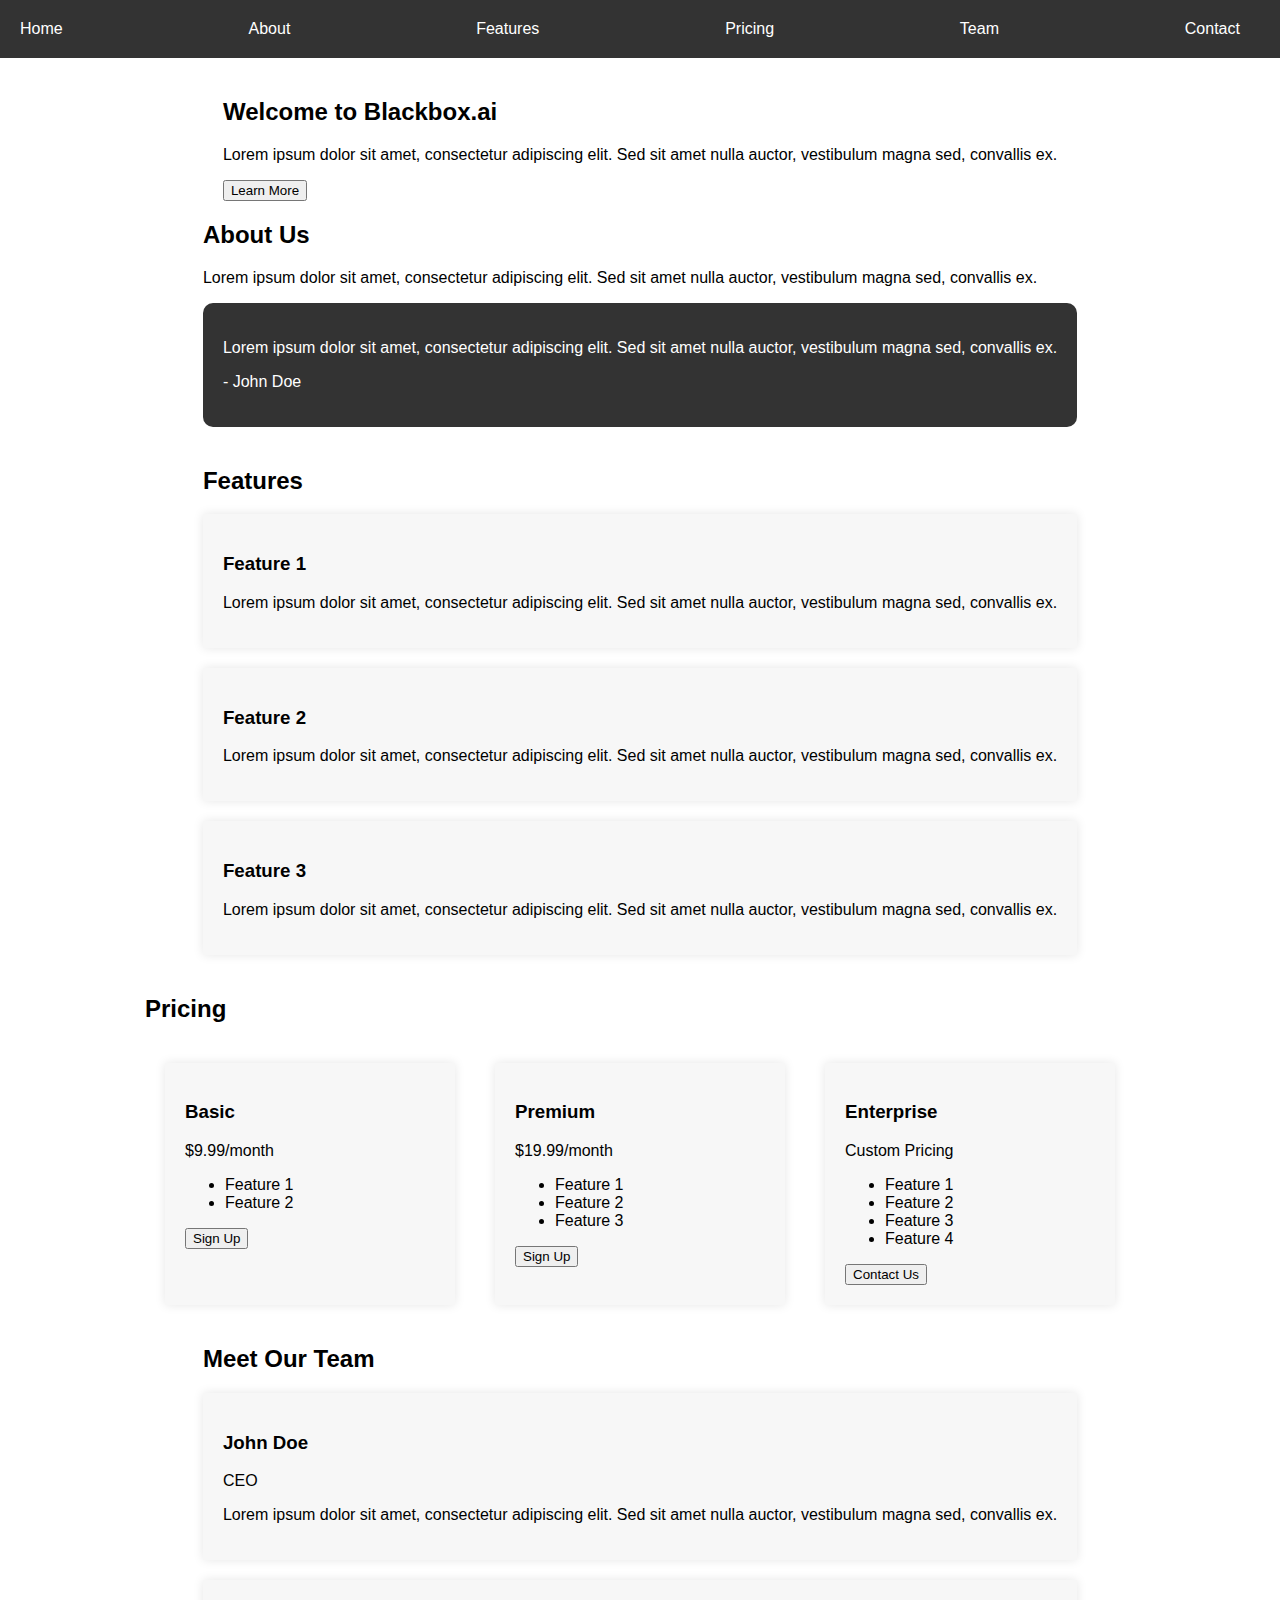
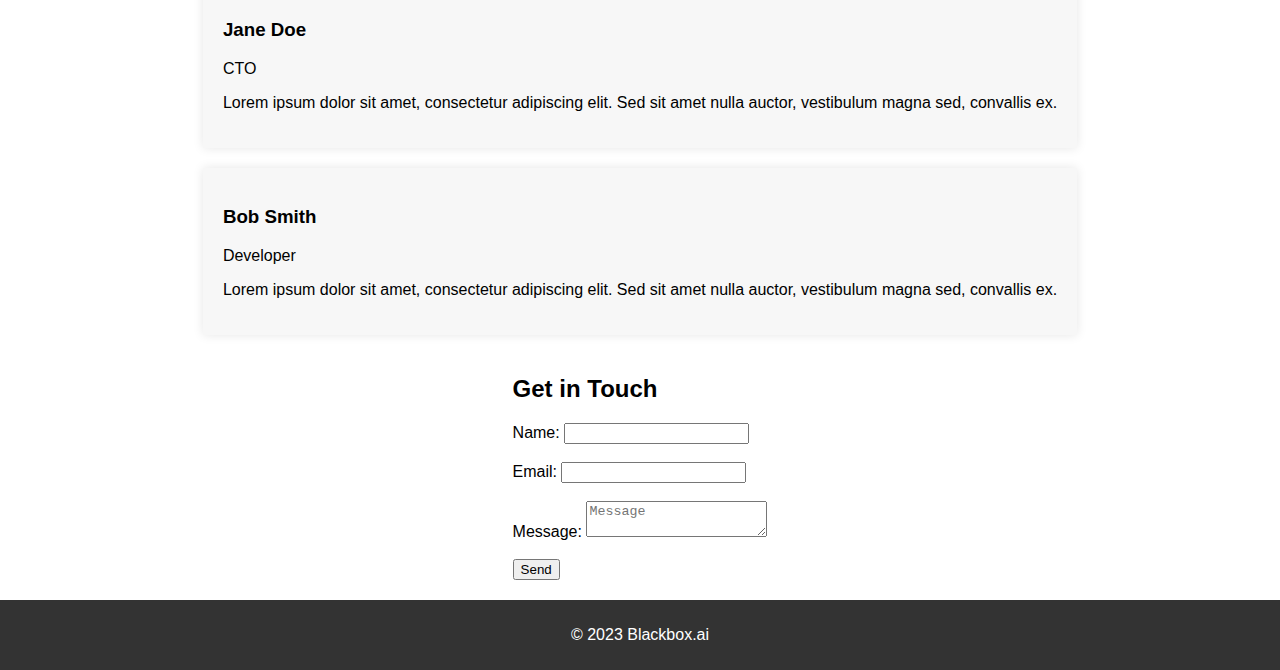
==== index.html @ 61afdce5 "added index.html" ====
<!DOCTYPE html>
<html lang="en">
<head>
  <meta charset="UTF-8">
  <meta name="viewport" content="width=device-width, initial-scale=1.0">
  <title>Blackbox.ai</title>
  <style>
  body {
  font-family: Arial, sans-serif;
  margin: 0;
  padding: 0;
}

.header {
  background-color: #333;
  color: #fff;
  padding: 20px;
  text-align: center;
}

.header nav ul {
  list-style: none;
  margin: 0;
  padding: 0;
  display: flex;
  justify-content: space-between;
}

.header nav ul li {
  margin-right: 20px;
}

.header nav a {
  color: #fff;
  text-decoration: none;
}

.main {
  display: flex;
  flex-direction: column;
  align-items: center;
  padding: 20px;
}

.section {
  background-color: #f7f7f7;
  padding: 20px;
  margin-bottom: 20px;
  box-shadow: 0 0 10px rgba(0, 0, 0, 0.1);
}

.section h2 {
  margin-top: 0;
}

.testimonial {
  background-color: #333;
  color: #fff;
  padding: 20px;
  margin-bottom: 20px;
  border-radius: 10px;
}

.card {
  background-color: #f7f7f7;
  padding: 20px;
  margin-bottom: 20px;
  box-shadow: 0 0 10px rgba(0, 0, 0, 0.1);
}

.pricing-table {
  display: flex;
  flex-wrap: wrap;
  justify-content: center;
}

.plan {
  background-color: #f7f7f7;
  padding: 20px;
  margin: 20px;
  width: 250px;
  box-shadow: 0 0 10px rgba(0, 0, 0, 0.1);
}

.team-member {
  background-color: #f7f7f7;
  padding: 20px;
  margin-bottom: 20px;
  box-shadow: 0 0 10px rgba(0, 0, 0, 0.1);
}

.footer {
  background-color: #333;
  color: #fff;
  padding: 10px;
  text-align: center;
  clear: both;
}
  </style>
</head>
<body>
  <!-- Header -->
  <div class="header">
    <nav>
      <ul>
        <li><a href="#home">Home</a></li>
        <li><a href="#about">About</a></li>
        <li><a href="#features">Features</a></li>
        <li><a href="#pricing">Pricing</a></li>
        <li><a href="#team">Team</a></li>
        <li><a href="#contact">Contact</a></li>
      </ul>
    </nav>
  </div>
  
  <!-- Main Content -->
  <div class="main">
    <!-- Home Section -->
    <div id="home">
      <h2>Welcome to Blackbox.ai</h2>
      <p>Lorem ipsum dolor sit amet, consectetur adipiscing elit. Sed sit amet nulla auctor, vestibulum magna sed, convallis ex.</p>
      <button class="btn">Learn More</button>
    </div>
    
    <!-- About Section -->
    <div id="about">
      <h2>About Us</h2>
      <p>Lorem ipsum dolor sit amet, consectetur adipiscing elit. Sed sit amet nulla auctor, vestibulum magna sed, convallis ex.</p>
      <div class="testimonial">
        <p>Lorem ipsum dolor sit amet, consectetur adipiscing elit. Sed sit amet nulla auctor, vestibulum magna sed, convallis ex.</p>
        <p>- John Doe</p>
      </div>
    </div>
    
    <!-- Features Section -->
    <div id="features">
      <h2>Features</h2>
      <div class="card">
        <h3>Feature 1</h3>
        <p>Lorem ipsum dolor sit amet, consectetur adipiscing elit. Sed sit amet nulla auctor, vestibulum magna sed, convallis ex.</p>
      </div>
      <div class="card">
        <h3>Feature 2</h3>
        <p>Lorem ipsum dolor sit amet, consectetur adipiscing elit. Sed sit amet nulla auctor, vestibulum magna sed, convallis ex.</p>
      </div>
      <div class="card">
        <h3>Feature 3</h3>
        <p>Lorem ipsum dolor sit amet, consectetur adipiscing elit. Sed sit amet nulla auctor, vestibulum magna sed, convallis ex.</p>
      </div>
    </div>
    
    <!-- Pricing Section -->
    <div id="pricing">
      <h2>Pricing</h2>
      <div class="pricing-table">
        <div class="plan">
          <h3>Basic</h3>
          <p>$9.99/month</p>
          <ul>
            <li>Feature 1</li>
            <li>Feature 2</li>
          </ul>
          <button class="btn">Sign Up</button>
        </div>
        <div class="plan">
          <h3>Premium</h3>
          <p>$19.99/month</p>
          <ul>
            <li>Feature 1</li>
            <li>Feature 2</li>
            <li>Feature 3</li>
          </ul>
          <button class="btn">Sign Up</button>
        </div>
        <div class="plan">
          <h3>Enterprise</h3>
          <p>Custom Pricing</p>
          <ul>
            <li>Feature 1</li>
            <li>Feature 2</li>
            <li>Feature 3</li>
            <li>Feature 4</li>
          </ul>
          <button class="btn">Contact Us</button>
        </div>
      </div>
    </div>
    
    <!-- Team Section -->
    <div id="team">
      <h2>Meet Our Team</h2>
      <div class="team-member">
        <h3>John Doe</h3>
        <p>CEO</p>
        <p>Lorem ipsum dolor sit amet, consectetur adipiscing elit. Sed sit amet nulla auctor, vestibulum magna sed, convallis ex.</p>
      </div>
      <div class="team-member">
        <h3>Jane Doe</h3>
        <p>CTO</p>
        <p>Lorem ipsum dolor sit amet, consectetur adipiscing elit. Sed sit amet nulla auctor, vestibulum magna sed, convallis ex.</p>
      </div>
            <div class="team-member">
        <h3>Bob Smith</h3>
        <p>Developer</p>
        <p>Lorem ipsum dolor sit amet, consectetur adipiscing elit. Sed sit amet nulla auctor, vestibulum magna sed, convallis ex.</p>
      </div>
    </div>
    
    <!-- Contact Section -->
    <div id="contact">
      <h2>Get in Touch</h2>
      <form>
        <label for="name">Name:</label>
        <input type="text" id="name" name="name"><br><br>
        <label for="email">Email:</label>
        <input type="email" id="email" name="email"><br><br>
        <label for="message">Message:</label>
        <textarea name="message" placeholder="Message"></textarea><br><br>
        <button type="submit">Send</button>
      </form>
    </div>
  </div>
  
  <!-- Footer -->
  <div class="footer">
    <p>&copy; 2023 Blackbox.ai</p>
  </div>
  
  <script>
    // JavaScript code goes here
    const navLinks = document.querySelectorAll('nav ul li a');
    navLinks.forEach(link => {
      link.addEventListener('click', event => {
        event.preventDefault();
        const sectionId = link.getAttribute('href').substring(1);
        document.getElementById(sectionId).scrollIntoView({ behavior: 'smooth' });
      });
    });
  </script>
</body>
</html>
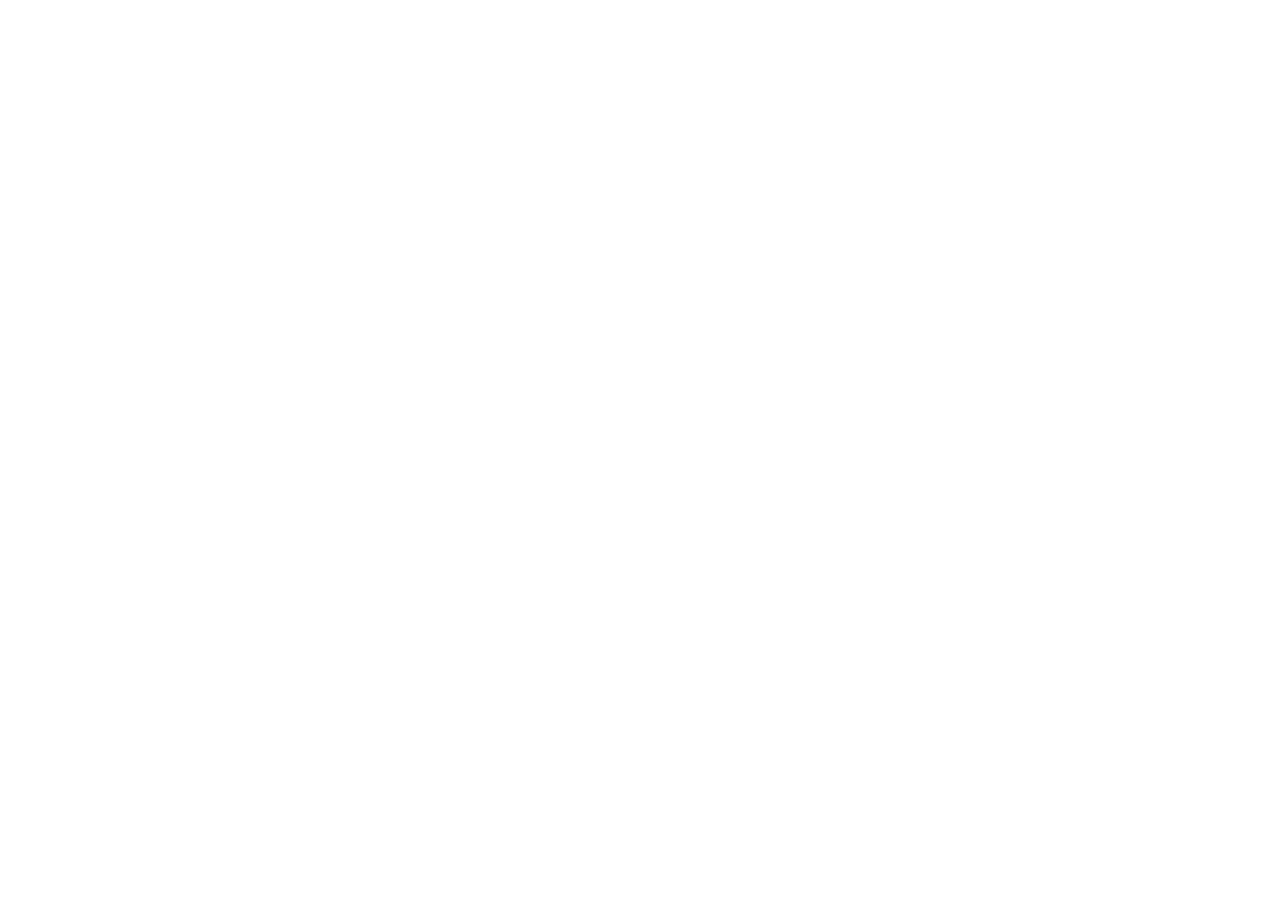
==== commit af64a9cb: "Update index.html" ====
--- a/index.html
+++ b/index.html
@@ -1,241 +1,37 @@
+<!-- This Source Code Form is subject to the terms of the Mozilla Public
+   - License, v. 2.0. If a copy of the MPL was not distributed with this file,
+   - You can obtain one at http://mozilla.org/MPL/2.0/. -->
+
 <!DOCTYPE html>
-<html lang="en">
-<head>
-  <meta charset="UTF-8">
-  <meta name="viewport" content="width=device-width, initial-scale=1.0">
-  <title>Blackbox.ai</title>
-  <style>
-  body {
-  font-family: Arial, sans-serif;
-  margin: 0;
-  padding: 0;
-}
+<html>
+  <head>
+    <meta charset="utf-8" />
+    <meta
+      http-equiv="Content-Security-Policy"
+      content="default-src 'none'; object-src 'none'; script-src resource: chrome:; connect-src https:; img-src https: data: blob: chrome:; style-src 'unsafe-inline';"
+    />
+    <meta name="color-scheme" content="light dark" />
+    <title data-l10n-id="newtab-page-title"></title>
+    <link
+      rel="icon"
+      type="image/png"
+      href="chrome://branding/content/icon32.png"
+    />
+    <link rel="localization" href="branding/brand.ftl" />
+    <link rel="localization" href="toolkit/branding/brandings.ftl" />
+    <link rel="localization" href="browser/newtab/newtab.ftl" />
+    <link
+      rel="stylesheet"
+      href="chrome://browser/content/contentSearchUI.css"
+    />
+    <link
+      rel="stylesheet"
+      href="chrome://activity-stream/content/css/activity-stream.css"
+    />
+  </head>
+  <body class="activity-stream">
+    <div id="root"></div>
+    <div id="footer-asrouter-container" role="presentation"></div>
+  </body>
+</html>
 
-.header {
-  background-color: #333;
-  color: #fff;
-  padding: 20px;
-  text-align: center;
-}
-
-.header nav ul {
-  list-style: none;
-  margin: 0;
-  padding: 0;
-  display: flex;
-  justify-content: space-between;
-}
-
-.header nav ul li {
-  margin-right: 20px;
-}
-
-.header nav a {
-  color: #fff;
-  text-decoration: none;
-}
-
-.main {
-  display: flex;
-  flex-direction: column;
-  align-items: center;
-  padding: 20px;
-}
-
-.section {
-  background-color: #f7f7f7;
-  padding: 20px;
-  margin-bottom: 20px;
-  box-shadow: 0 0 10px rgba(0, 0, 0, 0.1);
-}
-
-.section h2 {
-  margin-top: 0;
-}
-
-.testimonial {
-  background-color: #333;
-  color: #fff;
-  padding: 20px;
-  margin-bottom: 20px;
-  border-radius: 10px;
-}
-
-.card {
-  background-color: #f7f7f7;
-  padding: 20px;
-  margin-bottom: 20px;
-  box-shadow: 0 0 10px rgba(0, 0, 0, 0.1);
-}
-
-.pricing-table {
-  display: flex;
-  flex-wrap: wrap;
-  justify-content: center;
-}
-
-.plan {
-  background-color: #f7f7f7;
-  padding: 20px;
-  margin: 20px;
-  width: 250px;
-  box-shadow: 0 0 10px rgba(0, 0, 0, 0.1);
-}
-
-.team-member {
-  background-color: #f7f7f7;
-  padding: 20px;
-  margin-bottom: 20px;
-  box-shadow: 0 0 10px rgba(0, 0, 0, 0.1);
-}
-
-.footer {
-  background-color: #333;
-  color: #fff;
-  padding: 10px;
-  text-align: center;
-  clear: both;
-}
-  </style>
-</head>
-<body>
-  <!-- Header -->
-  <div class="header">
-    <nav>
-      <ul>
-        <li><a href="#home">Home</a></li>
-        <li><a href="#about">About</a></li>
-        <li><a href="#features">Features</a></li>
-        <li><a href="#pricing">Pricing</a></li>
-        <li><a href="#team">Team</a></li>
-        <li><a href="#contact">Contact</a></li>
-      </ul>
-    </nav>
-  </div>
-  
-  <!-- Main Content -->
-  <div class="main">
-    <!-- Home Section -->
-    <div id="home">
-      <h2>Welcome to Blackbox.ai</h2>
-      <p>Lorem ipsum dolor sit amet, consectetur adipiscing elit. Sed sit amet nulla auctor, vestibulum magna sed, convallis ex.</p>
-      <button class="btn">Learn More</button>
-    </div>
-    
-    <!-- About Section -->
-    <div id="about">
-      <h2>About Us</h2>
-      <p>Lorem ipsum dolor sit amet, consectetur adipiscing elit. Sed sit amet nulla auctor, vestibulum magna sed, convallis ex.</p>
-      <div class="testimonial">
-        <p>Lorem ipsum dolor sit amet, consectetur adipiscing elit. Sed sit amet nulla auctor, vestibulum magna sed, convallis ex.</p>
-        <p>- John Doe</p>
-      </div>
-    </div>
-    
-    <!-- Features Section -->
-    <div id="features">
-      <h2>Features</h2>
-      <div class="card">
-        <h3>Feature 1</h3>
-        <p>Lorem ipsum dolor sit amet, consectetur adipiscing elit. Sed sit amet nulla auctor, vestibulum magna sed, convallis ex.</p>
-      </div>
-      <div class="card">
-        <h3>Feature 2</h3>
-        <p>Lorem ipsum dolor sit amet, consectetur adipiscing elit. Sed sit amet nulla auctor, vestibulum magna sed, convallis ex.</p>
-      </div>
-      <div class="card">
-        <h3>Feature 3</h3>
-        <p>Lorem ipsum dolor sit amet, consectetur adipiscing elit. Sed sit amet nulla auctor, vestibulum magna sed, convallis ex.</p>
-      </div>
-    </div>
-    
-    <!-- Pricing Section -->
-    <div id="pricing">
-      <h2>Pricing</h2>
-      <div class="pricing-table">
-        <div class="plan">
-          <h3>Basic</h3>
-          <p>$9.99/month</p>
-          <ul>
-            <li>Feature 1</li>
-            <li>Feature 2</li>
-          </ul>
-          <button class="btn">Sign Up</button>
-        </div>
-        <div class="plan">
-          <h3>Premium</h3>
-          <p>$19.99/month</p>
-          <ul>
-            <li>Feature 1</li>
-            <li>Feature 2</li>
-            <li>Feature 3</li>
-          </ul>
-          <button class="btn">Sign Up</button>
-        </div>
-        <div class="plan">
-          <h3>Enterprise</h3>
-          <p>Custom Pricing</p>
-          <ul>
-            <li>Feature 1</li>
-            <li>Feature 2</li>
-            <li>Feature 3</li>
-            <li>Feature 4</li>
-          </ul>
-          <button class="btn">Contact Us</button>
-        </div>
-      </div>
-    </div>
-    
-    <!-- Team Section -->
-    <div id="team">
-      <h2>Meet Our Team</h2>
-      <div class="team-member">
-        <h3>John Doe</h3>
-        <p>CEO</p>
-        <p>Lorem ipsum dolor sit amet, consectetur adipiscing elit. Sed sit amet nulla auctor, vestibulum magna sed, convallis ex.</p>
-      </div>
-      <div class="team-member">
-        <h3>Jane Doe</h3>
-        <p>CTO</p>
-        <p>Lorem ipsum dolor sit amet, consectetur adipiscing elit. Sed sit amet nulla auctor, vestibulum magna sed, convallis ex.</p>
-      </div>
-            <div class="team-member">
-        <h3>Bob Smith</h3>
-        <p>Developer</p>
-        <p>Lorem ipsum dolor sit amet, consectetur adipiscing elit. Sed sit amet nulla auctor, vestibulum magna sed, convallis ex.</p>
-      </div>
-    </div>
-    
-    <!-- Contact Section -->
-    <div id="contact">
-      <h2>Get in Touch</h2>
-      <form>
-        <label for="name">Name:</label>
-        <input type="text" id="name" name="name"><br><br>
-        <label for="email">Email:</label>
-        <input type="email" id="email" name="email"><br><br>
-        <label for="message">Message:</label>
-        <textarea name="message" placeholder="Message"></textarea><br><br>
-        <button type="submit">Send</button>
-      </form>
-    </div>
-  </div>
-  
-  <!-- Footer -->
-  <div class="footer">
-    <p>&copy; 2023 Blackbox.ai</p>
-  </div>
-  
-  <script>
-    // JavaScript code goes here
-    const navLinks = document.querySelectorAll('nav ul li a');
-    navLinks.forEach(link => {
-      link.addEventListener('click', event => {
-        event.preventDefault();
-        const sectionId = link.getAttribute('href').substring(1);
-        document.getElementById(sectionId).scrollIntoView({ behavior: 'smooth' });
-      });
-    });
-  </script>
-</body>
-</html>
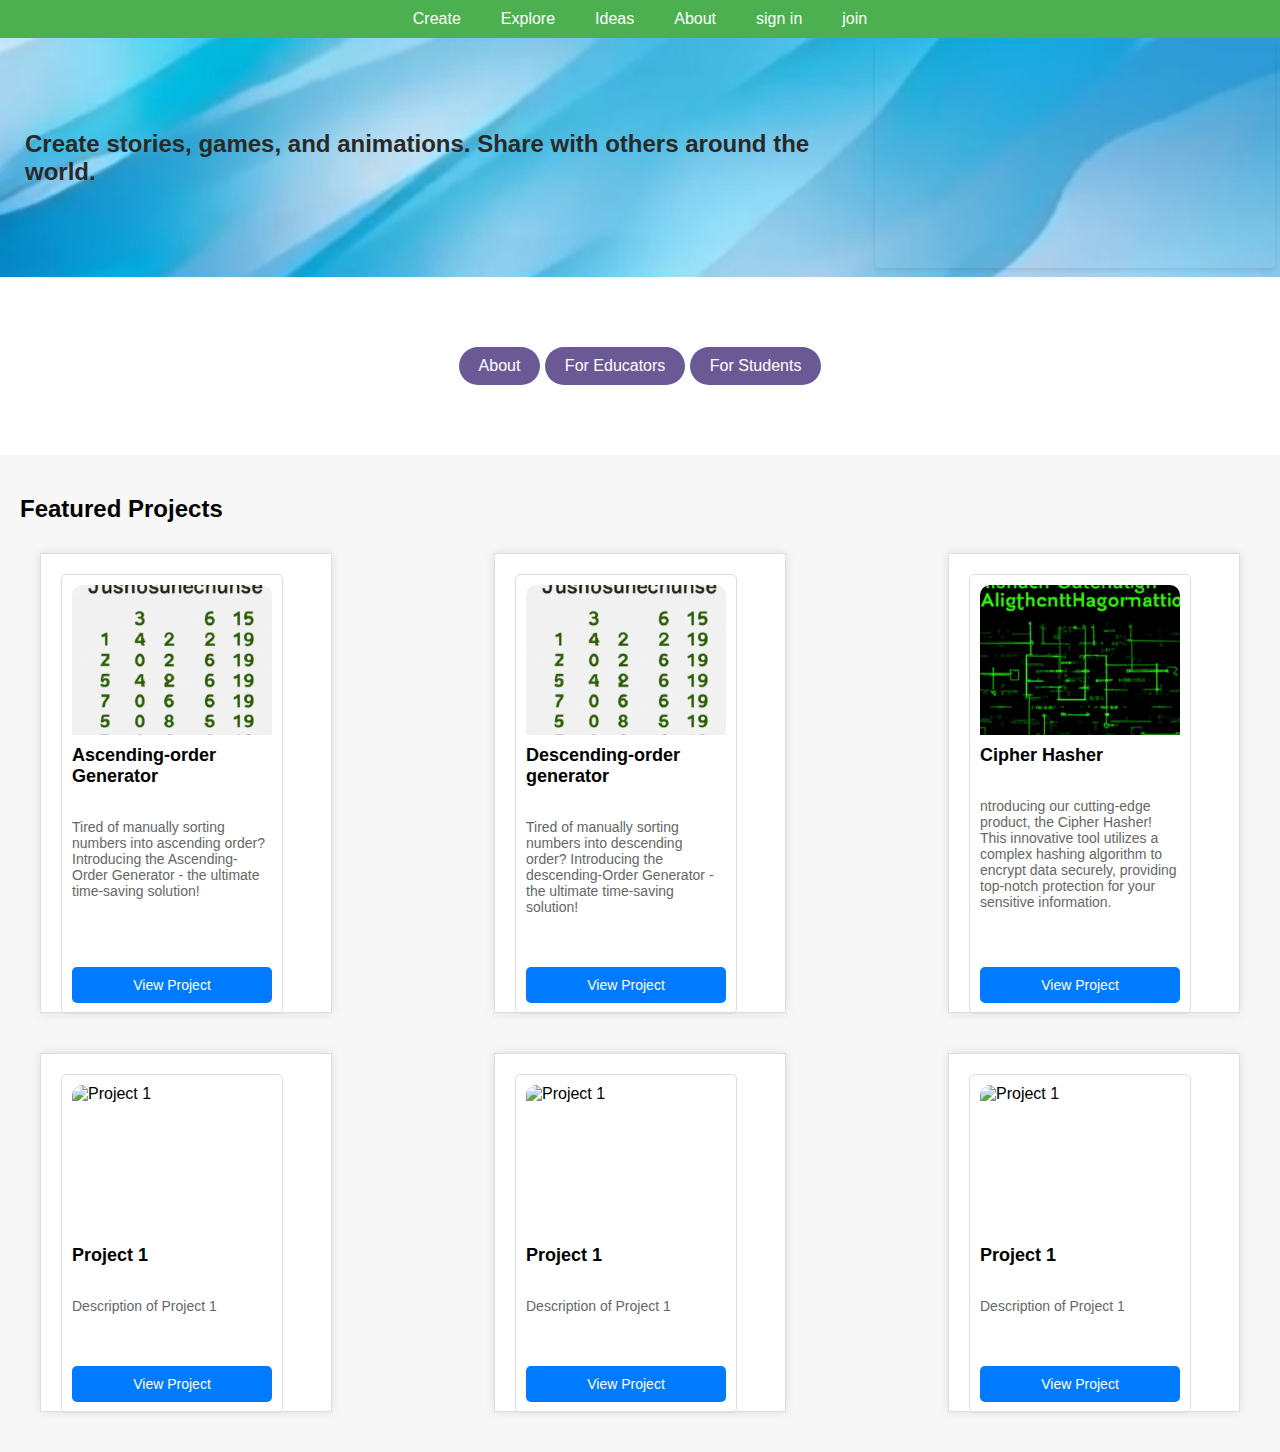
==== commit 633a46f3: "added the folder" ====
--- a/index.html
+++ b/index.html
@@ -1,37 +1,102 @@
-<!-- This Source Code Form is subject to the terms of the Mozilla Public
-   - License, v. 2.0. If a copy of the MPL was not distributed with this file,
-   - You can obtain one at http://mozilla.org/MPL/2.0/. -->
+<!DOCTYPE html>
+<html lang="en">
+<head>
+    <meta charset="UTF-8">
+    <meta name="viewport" content="width=device-width, initial-scale=1.0">
+    <title>Scratch Clone</title>
+    <link rel="stylesheet" href="styles.css">
+</head>
+<body>
+    <header>
+        <nav>
+            <ul>
+                <li><a href="#">Create</a></li>
+                <li><a href="#">Explore</a></li>
+                <li><a href="#">Ideas</a></li>
+                <li><a href="#">About</a></li>
+                <li><a href="#">sign in</a></li>
+                <li><a href="#">join</a></li>
+            </ul>
+        </nav>
+    </header>
+    <main>
+        
+        <div class="ribbon">
+            <div class="ribbon-text">
+              <h2>Create stories, games, and animations. Share with others around the world.</h2>
+            </div>
+            <div class="image-tab">
 
-<!DOCTYPE html>
-<html>
-  <head>
-    <meta charset="utf-8" />
-    <meta
-      http-equiv="Content-Security-Policy"
-      content="default-src 'none'; object-src 'none'; script-src resource: chrome:; connect-src https:; img-src https: data: blob: chrome:; style-src 'unsafe-inline';"
-    />
-    <meta name="color-scheme" content="light dark" />
-    <title data-l10n-id="newtab-page-title"></title>
-    <link
-      rel="icon"
-      type="image/png"
-      href="chrome://branding/content/icon32.png"
-    />
-    <link rel="localization" href="branding/brand.ftl" />
-    <link rel="localization" href="toolkit/branding/brandings.ftl" />
-    <link rel="localization" href="browser/newtab/newtab.ftl" />
-    <link
-      rel="stylesheet"
-      href="chrome://browser/content/contentSearchUI.css"
-    />
-    <link
-      rel="stylesheet"
-      href="chrome://activity-stream/content/css/activity-stream.css"
-    />
-  </head>
-  <body class="activity-stream">
-    <div id="root"></div>
-    <div id="footer-asrouter-container" role="presentation"></div>
-  </body>
-</html>
-
+                <iframe src="image.html" frameborder="0" allowfullscreen width="100%" height="300px"></iframe>
+            
+              </div> 
+          </div>
+          <div class="about">
+            <div class="centered-buttons">
+          
+              <a href="#" id="about-scratch">About</a>
+          
+              <a href="#" id="for-educators">For Educators</a>
+          
+              <a href="#" id="for-students">For Students</a>
+          
+            </div>
+          
+          </div>
+          <section class="featured-projects">
+            <h2>Featured Projects</h2>
+            <ul id="project-list">
+              <li>
+                <div class="project-card">
+                  <img src="ascending-order.png" alt="ascending-order generator">
+                  <h3>Ascending-order Generator</h3>
+                  <p>Tired of manually sorting numbers into ascending order? Introducing the Ascending-Order Generator - the ultimate time-saving solution!</p>
+                  <a href="index.ascending.html" class="btn">View Project</a>
+                </div>
+              </li>
+              <li>
+                <div class="project-card">
+                  <img src="ascending-order.png" alt="desending-order generator">
+                  <h3>Descending-order generator</h3>
+                  <p>Tired of manually sorting numbers into descending order? Introducing the descending-Order Generator - the ultimate time-saving solution!</p>
+                  <a href="index.descending.html" class="btn">View Project</a>
+                </div>
+              </li>
+              <li>
+                <div class="project-card">
+                  <img src="cipher.png" alt="cipher hasher">
+                  <h3>Cipher Hasher</h3>
+                  <p>ntroducing our cutting-edge product, the Cipher Hasher! This innovative tool utilizes a complex hashing algorithm to encrypt data securely, providing top-notch protection for your sensitive information.</p>
+                  <a href="index.cipher.html" class="btn">View Project</a>
+                </div>
+              </li>
+              <li>
+                <div class="project-card">
+                  <img src="https://via.placeholder.com/200x150" alt="Project 1">
+                  <h3>Project 1</h3>
+                  <p>Description of Project 1</p>
+                  <a href="#" class="btn">View Project</a>
+                </div>
+              </li>
+              <li>
+                <div class="project-card">
+                  <img src="https://via.placeholder.com/200x150" alt="Project 1">
+                  <h3>Project 1</h3>
+                  <p>Description of Project 1</p>
+                  <a href="#" class="btn">View Project</a>
+                </div>
+              </li>
+              <li>
+                <div class="project-card">
+                  <img src="https://via.placeholder.com/200x150" alt="Project 1">
+                  <h3>Project 1</h3>
+                  <p>Description of Project 1</p>
+                  <a href="#" class="btn">View Project</a>
+                </div>
+              </li>
+              <!-- Add more projects here -->
+            </ul>
+          </section>
+    <script src="script.js"></script>
+</body>
+</html>--- a/styles.css
+++ b/styles.css
@@ -0,0 +1,232 @@
+/* General Styles */
+body {
+    font-family: sans-serif;
+    margin: 0;
+    padding: 0;
+}
+
+/* Header Styles */
+header {
+    background-color: #4CAF50; /* Green */
+    color: white;
+    padding: 10px;
+    text-align: center;
+}
+
+.logo {
+    text-decoration: none;
+    color: white;
+    font-size: 24px;
+    font-weight: bold;
+}
+
+nav ul {
+    list-style: none;
+    margin: 0;
+    padding: 0;
+    display: flex;
+    justify-content: center;
+    gap: 20px;
+}
+
+nav li {
+    display: inline-block;
+}
+
+nav a {
+    text-decoration: none;
+    color: white;
+    padding: 10px;
+    transition: background-color 0.3s ease;
+}
+
+nav a:hover {
+    background-color: #3e8e41; /* Darker green */
+}
+
+/* Hero Section Styles */
+.hero {
+    text-align: center;
+    padding: 50px;
+    background-color: #f4f4f4;
+}
+
+.hero h1 {
+    font-size: 36px;
+    margin-bottom: 20px;
+}
+
+/* Video Section Styles */
+.video {
+    padding: 20px;
+    text-align: center;
+}
+
+/* About Section Styles */
+.about {
+    padding: 30px;
+}
+
+.about h2 {
+    font-size: 24px;
+    margin-bottom: 10px;
+}
+
+/* Featured Projects Section Styles */
+.featured-projects {
+    padding: 30px;
+}
+
+.featured-projects h2 {
+    font-size: 24px;
+    margin-bottom: 10px;
+}
+
+#project-list {
+    list-style: none;
+    margin: 0;
+    padding: 0;
+    display: flex;
+    flex-wrap: wrap;
+    justify-content: space-between;
+}
+
+.project-card {
+    /* Add your styles for project card */
+    width: 200px;
+    margin-bottom: 20px;
+    padding: 10px;
+    border: 1px solid #ddd;
+    border-radius: 5px;
+}
+
+
+.featured-projects {
+    background-color: #f7f7f7;
+    padding: 20px;
+  }
+  
+  .featured-projects ul {
+    list-style: none;
+    margin: 0;
+    padding: 0;
+    display: flex;
+    flex-wrap: wrap;
+    justify-content: center;
+  }
+  
+  .featured-projects li {
+    margin: 20px;
+    width: 250px;
+    background-color: #fff;
+    border: 1px solid #ddd;
+    padding: 20px;
+    box-shadow: 0 0 10px rgba(0, 0, 0, 0.1);
+  }
+  
+  .featured-projects .project-card {
+    display: flex;
+    flex-direction: column;
+    height: 100%;
+  }
+  
+  .featured-projects img {
+    width: 100%;
+    height: 150px;
+    object-fit: cover;
+    border-radius: 10px 10px 0 0;
+  }
+  
+  .featured-projects h3 {
+    font-size: 18px;
+    margin-top: 10px;
+  }
+  
+  .featured-projects p {
+    font-size: 14px;
+    color: #666;
+    flex: 1;
+    margin-bottom: 10px;
+  }
+  
+  .featured-projects .btn {
+    background-color: #007bff;
+    color: #fff;
+    border: none;
+    border-radius: 5px;
+    padding: 10px 20px;
+    text-align: center;
+    text-decoration: none;
+    display: inline-block;
+    font-size: 14px;
+    margin-top: auto;
+  }
+  
+  .featured-projects .btn:hover {
+    background-color: #0069d9;
+  }
+
+/* Ribbon Styles (Corrected) */
+.ribbon {
+    background-image: url('wallpaper1.png'); /* Replace with your background image */
+    background-size: cover;
+    background-position: center;
+    padding: 5px; /* Increase padding to 40px to make room for the taller ribbon */
+    display: flex;
+    justify-content: space-between;
+    align-items: center;
+    position: relative; /* Add this to position the ribbon text and video */
+}
+
+.ribbon-text {
+    flex: 1;
+    text-align: left;
+    padding-left: 20px;
+    position: relative; /* Add this to position the ribbon text */
+    z-index: 1; /* Place the text on top of the video */
+    color: rgb(41, 41, 41);
+    
+}
+
+
+
+/* Centered Buttons with Rounded Corners and Pale Purple Background (Corrected) */
+.centered-buttons {
+    text-align: center;
+    margin: 40px 0;
+}
+
+.centered-buttons a {
+    display: inline-block;
+    background-color: #6b5996; /* Pale purple background */
+    color: #ffffff; /* White text color */
+    border: none;
+    border-radius: 50px; /* Rounded corners */
+    padding: 10px 20px;
+    font-size: 16px;
+    cursor: pointer;
+    text-decoration: none; /* Add this to remove default link underline */
+}
+
+.centered-buttons a:hover {
+    background-color: #765580; /* Slightly darker pale purple on hover */
+}
+
+
+
+
+
+  
+  .image-tab iframe {
+  
+    width: 400px;
+  
+    height: 225px;
+  
+    border: none;
+  
+    border-radius: 4px;
+  
+    box-shadow: 0 2px 4px rgba(0, 0, 0, 0.1);
+  
+  }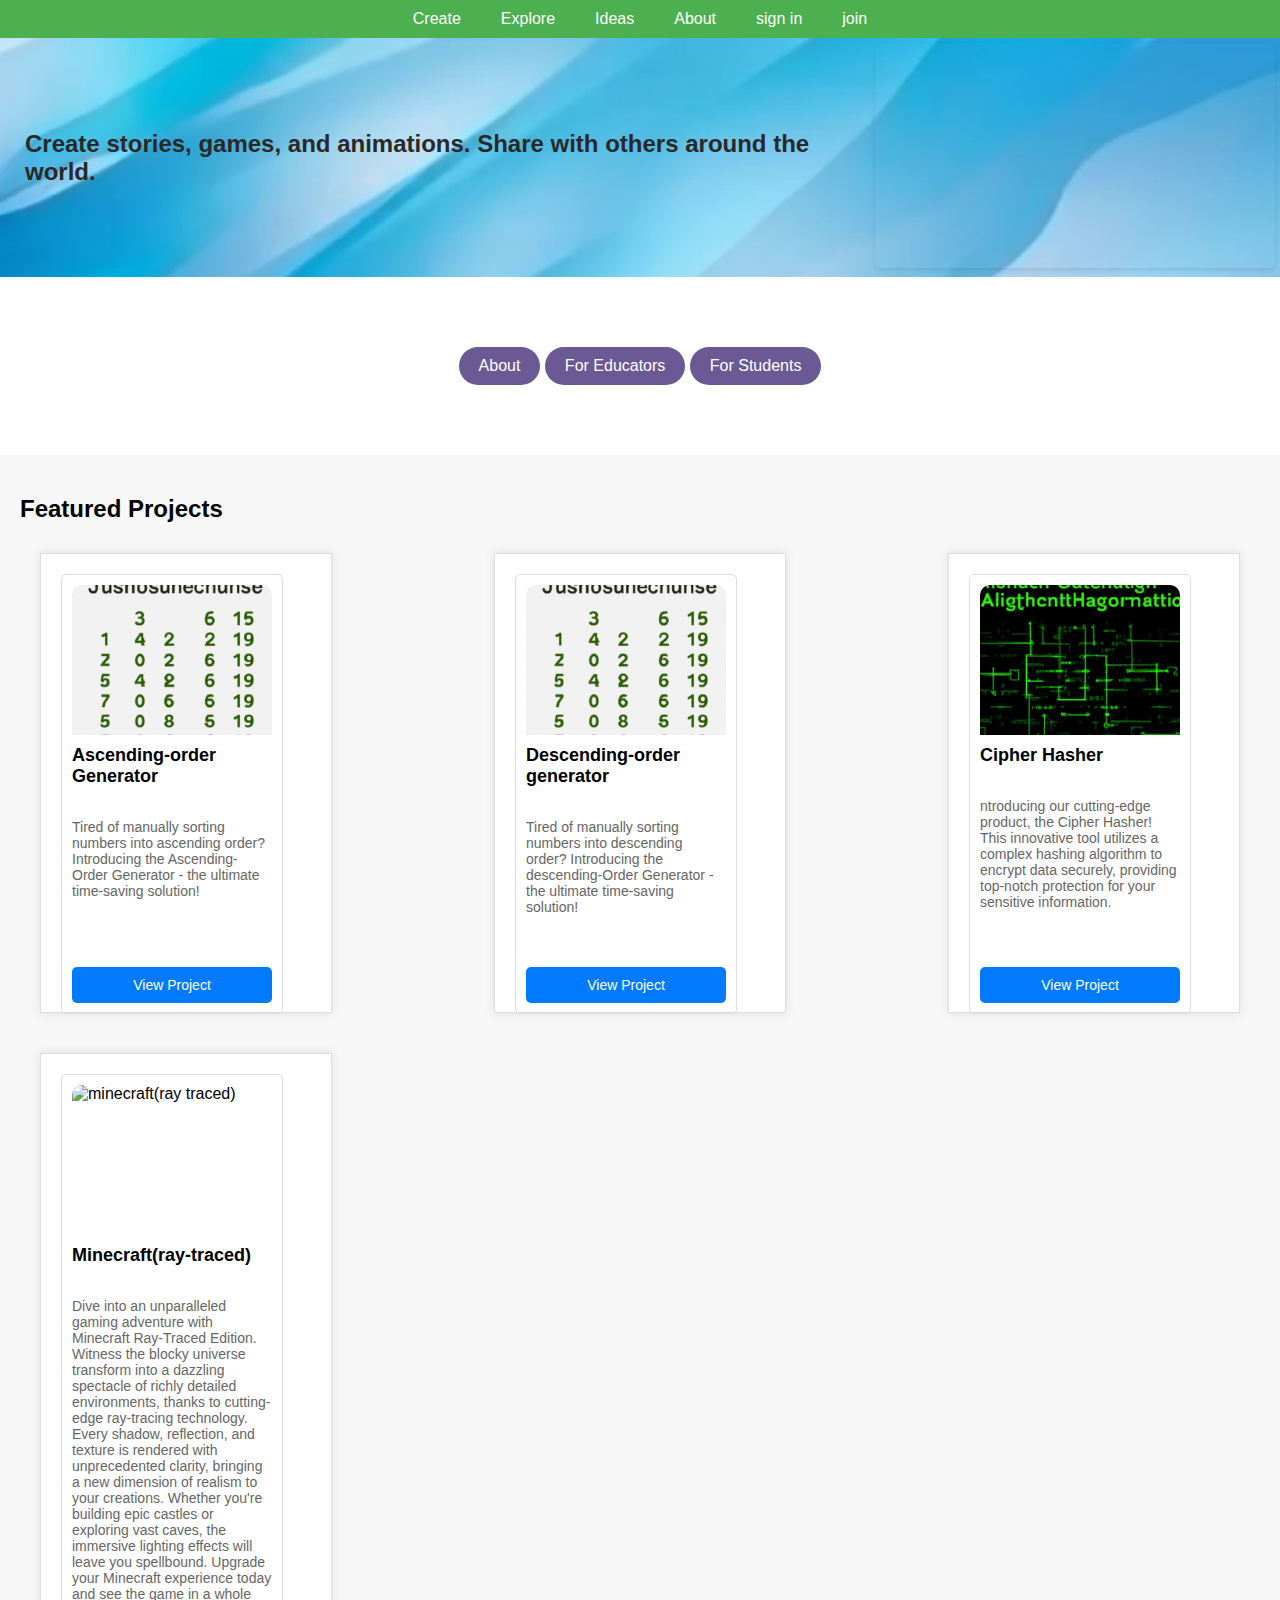
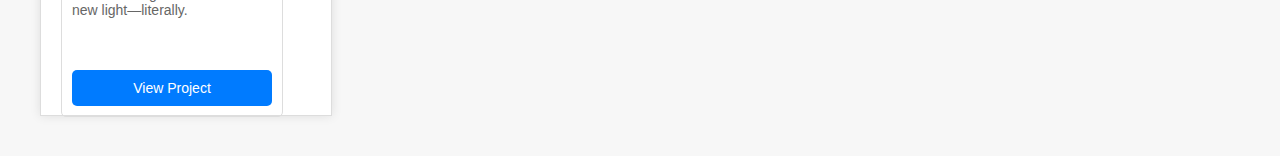
==== commit 485f8028: "Update index.html" ====
--- a/index.html
+++ b/index.html
@@ -70,28 +70,12 @@
                   <a href="index.cipher.html" class="btn">View Project</a>
                 </div>
               </li>
-              <li>
+                <li>
                 <div class="project-card">
-                  <img src="https://via.placeholder.com/200x150" alt="Project 1">
-                  <h3>Project 1</h3>
-                  <p>Description of Project 1</p>
-                  <a href="#" class="btn">View Project</a>
-                </div>
-              </li>
-              <li>
-                <div class="project-card">
-                  <img src="https://via.placeholder.com/200x150" alt="Project 1">
-                  <h3>Project 1</h3>
-                  <p>Description of Project 1</p>
-                  <a href="#" class="btn">View Project</a>
-                </div>
-              </li>
-              <li>
-                <div class="project-card">
-                  <img src="https://via.placeholder.com/200x150" alt="Project 1">
-                  <h3>Project 1</h3>
-                  <p>Description of Project 1</p>
-                  <a href="#" class="btn">View Project</a>
+                  <img src="https://imgs.search.brave.com/zm5FnKBLOdf1IrmJ2ltIFRkY61NsMmYPL-KiFjoegxE/rs:fit:500:0:0:0/g:ce/aHR0cHM6Ly9zdGVh/bHRoeWdhbWluZy5j/b20vd3AtY29udGVu/dC91cGxvYWRzLzIw/MjEvMDkvSG93LW11/Y2gtZGF0YS1kb2Vz/LU1pbmVjcmFmdC11/c2UuanBn" alt="minecraft(ray traced)">
+                  <h3>Minecraft(ray-traced)</h3>
+                  <p>Dive into an unparalleled gaming adventure with Minecraft Ray-Traced Edition. Witness the blocky universe transform into a dazzling spectacle of richly detailed environments, thanks to cutting-edge ray-tracing technology. Every shadow, reflection, and texture is rendered with unprecedented clarity, bringing a new dimension of realism to your creations. Whether you're building epic castles or exploring vast caves, the immersive lighting effects will leave you spellbound. Upgrade your Minecraft experience today and see the game in a whole new light—literally.</p>
+                  <a href="Raytraced Minecraft (3D).html" class="btn">View Project</a>
                 </div>
               </li>
               <!-- Add more projects here -->
@@ -99,4 +83,4 @@
           </section>
     <script src="script.js"></script>
 </body>
-</html>+</html>
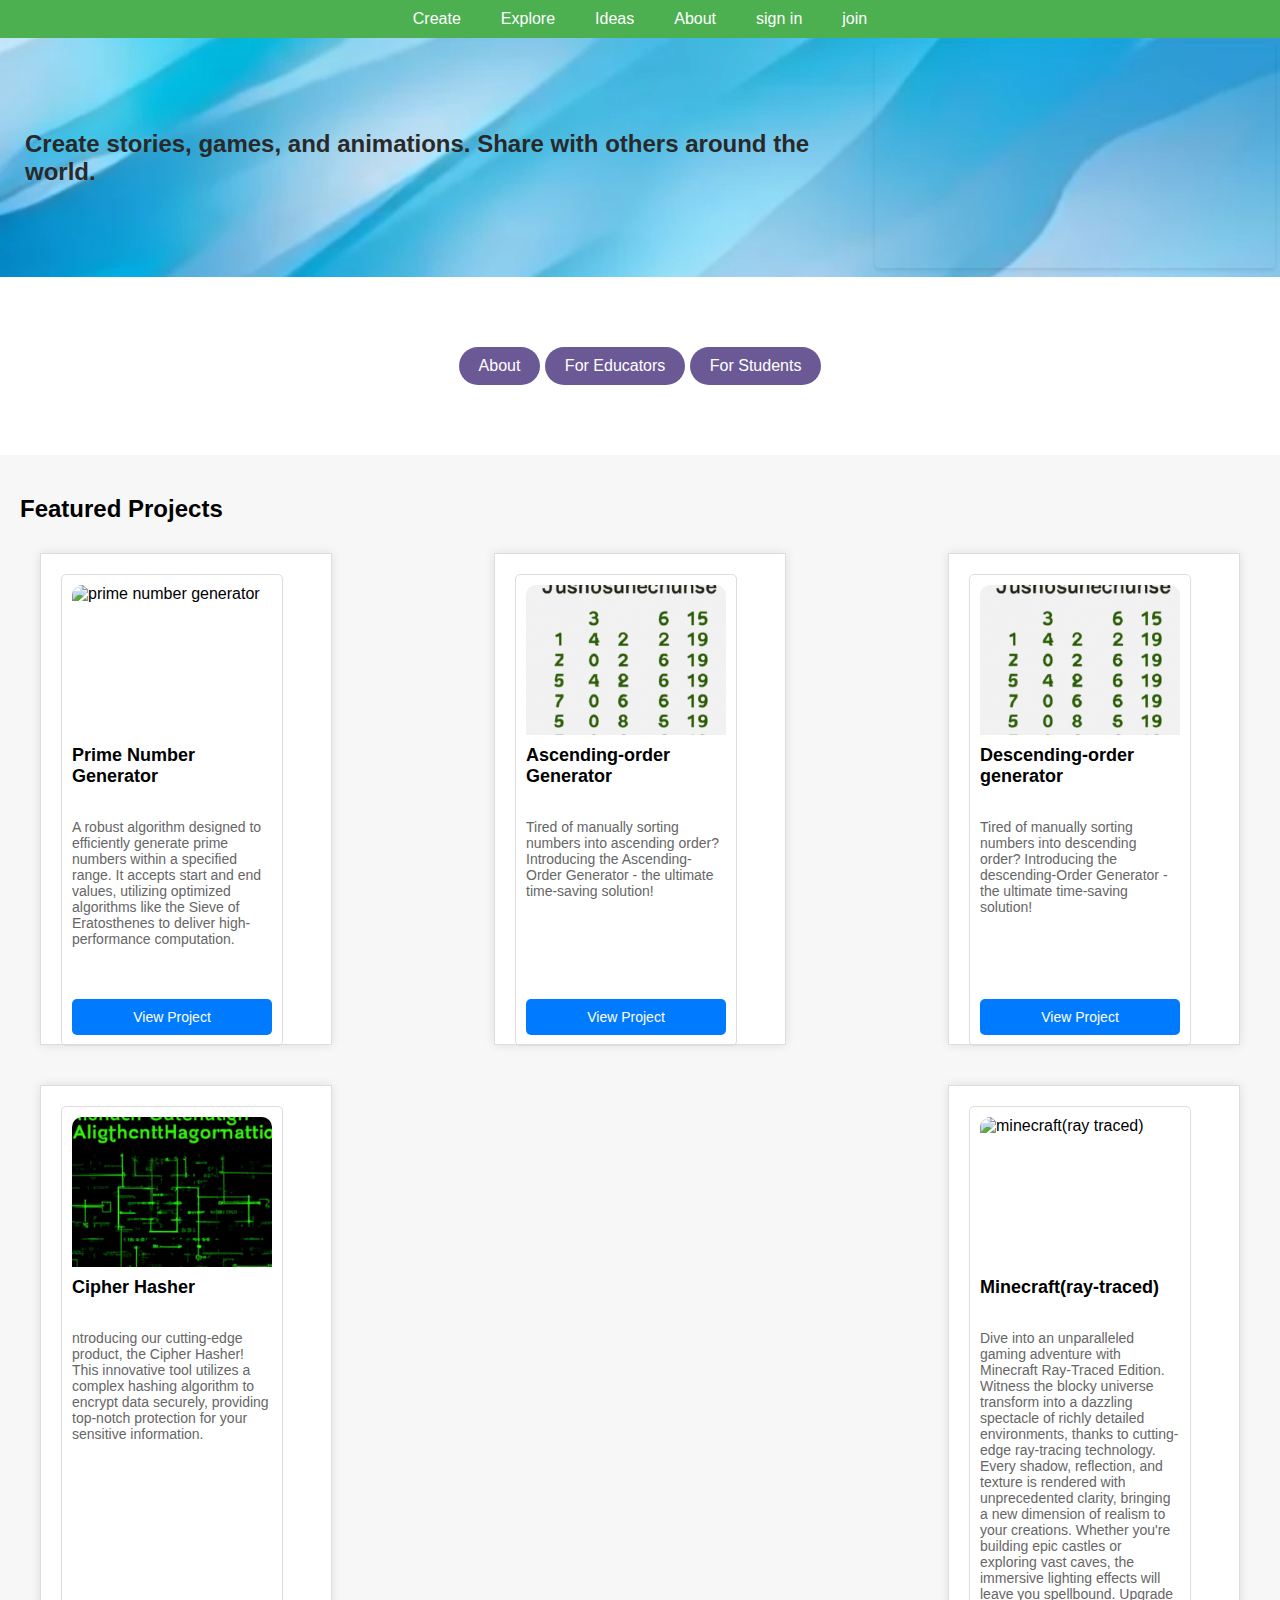
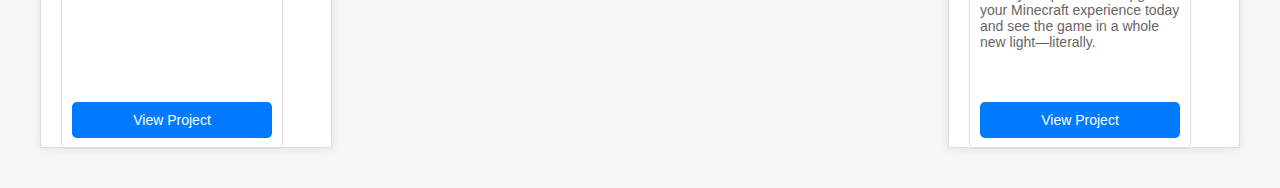
==== commit 188f7a57: "Updated index.html" ====
--- a/index.html
+++ b/index.html
@@ -48,6 +48,14 @@
             <ul id="project-list">
               <li>
                 <div class="project-card">
+                  <img src="https://imgs.search.brave.com/Pg7yOc03w1tk_rvv88KaOPurnR-xcxJTw3s4Tpa154Q/rs:fit:860:0:0:0/g:ce/aHR0cHM6Ly90aHVt/YnMuZHJlYW1zdGlt/ZS5jb20vYi9jb21w/bGV4LW1hdGgtZm9y/bXVsYXMtd2hpdGVi/b2FyZC1tYXRoZW1h/dGljcy1zY2llbmNl/LWVjb25vbWljcy1j/b25jZXB0LXJlYWwt/ZXF1YXRpb25zLXN5/bWJvbHMtaGFuZHdy/aXR0ZW4tNjQ3MTc4/NzYuanBn" alt="prime number generator">
+                  <h3>Prime Number Generator</h3>
+                  <p>A robust algorithm designed to efficiently generate prime numbers within a specified range. It accepts start and end values, utilizing optimized algorithms like the Sieve of Eratosthenes to deliver high-performance computation.</p>
+                  <a href="index.prime no generator.html" class="btn">View Project</a>
+                </div>
+              </li>
+              <li>
+                <div class="project-card">
                   <img src="ascending-order.png" alt="ascending-order generator">
                   <h3>Ascending-order Generator</h3>
                   <p>Tired of manually sorting numbers into ascending order? Introducing the Ascending-Order Generator - the ultimate time-saving solution!</p>
@@ -70,7 +78,7 @@
                   <a href="index.cipher.html" class="btn">View Project</a>
                 </div>
               </li>
-                <li>
+              <li>
                 <div class="project-card">
                   <img src="https://imgs.search.brave.com/zm5FnKBLOdf1IrmJ2ltIFRkY61NsMmYPL-KiFjoegxE/rs:fit:500:0:0:0/g:ce/aHR0cHM6Ly9zdGVh/bHRoeWdhbWluZy5j/b20vd3AtY29udGVu/dC91cGxvYWRzLzIw/MjEvMDkvSG93LW11/Y2gtZGF0YS1kb2Vz/LU1pbmVjcmFmdC11/c2UuanBn" alt="minecraft(ray traced)">
                   <h3>Minecraft(ray-traced)</h3>
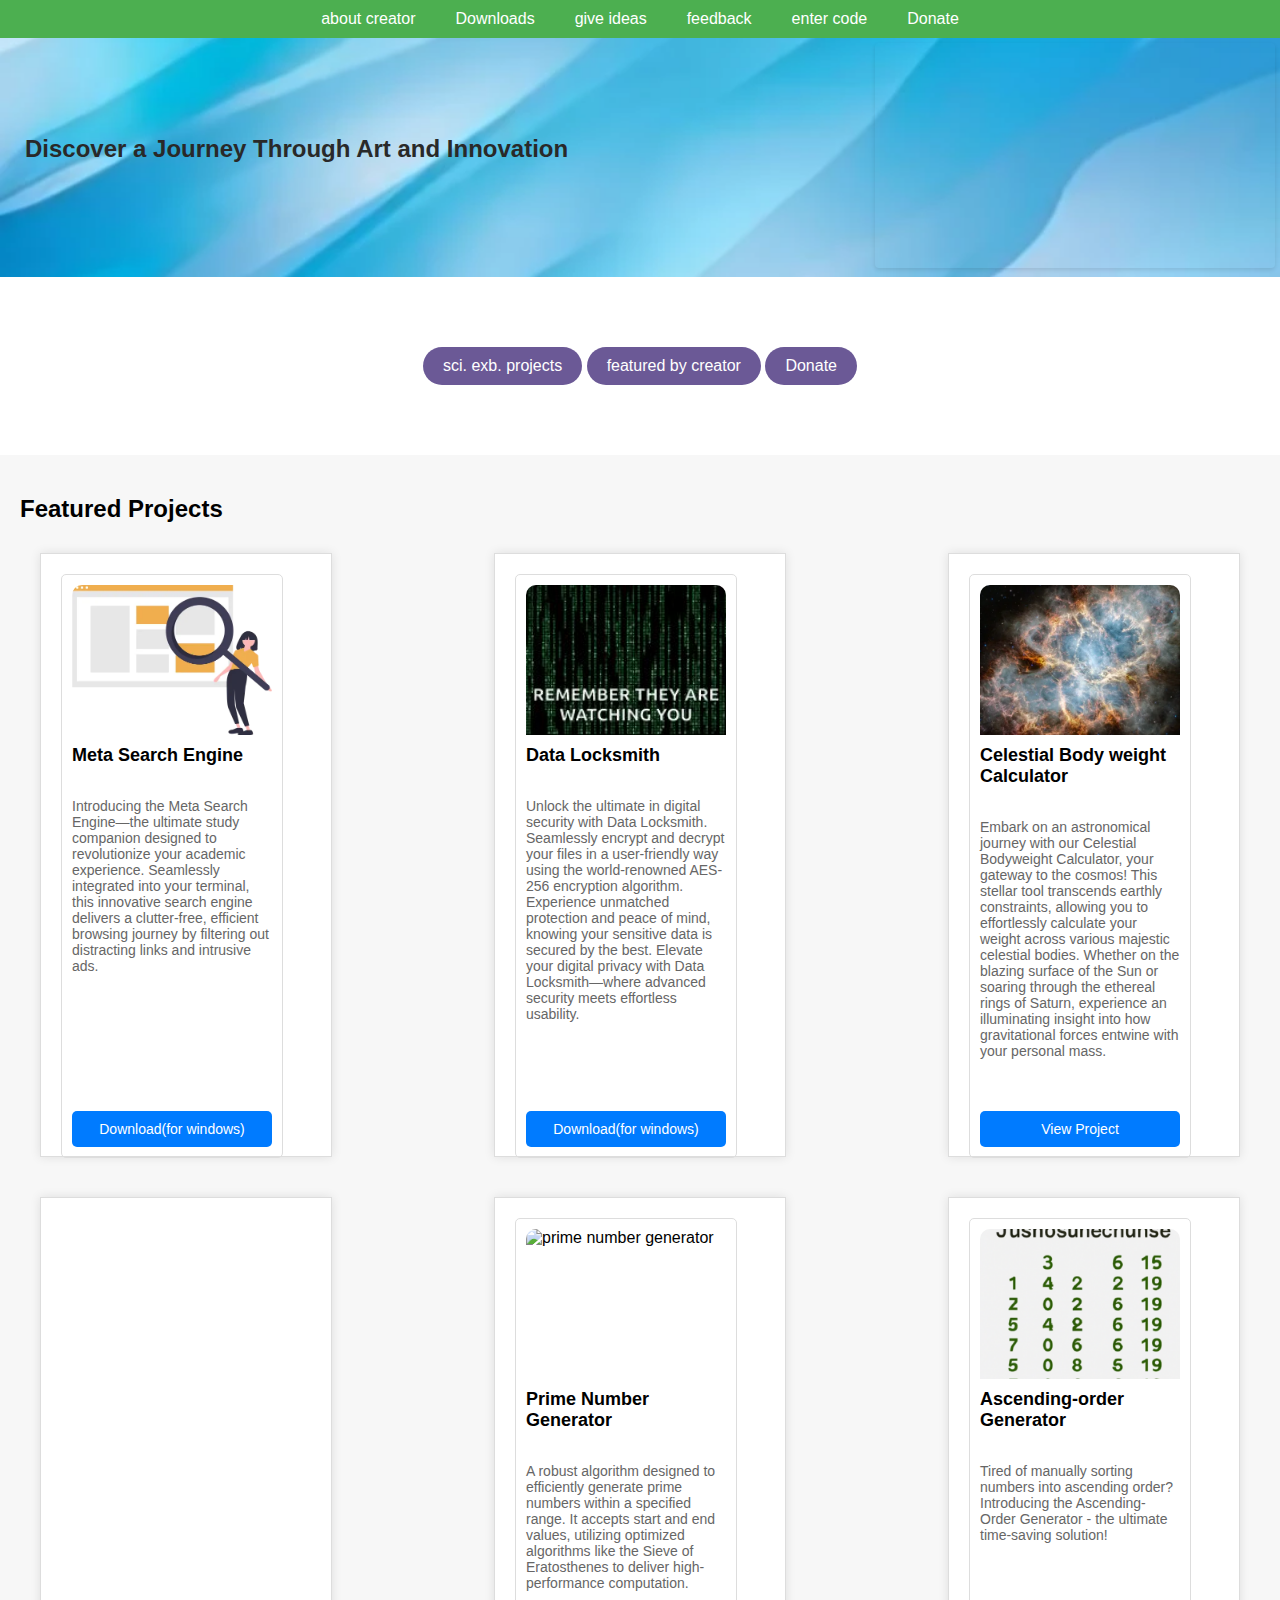
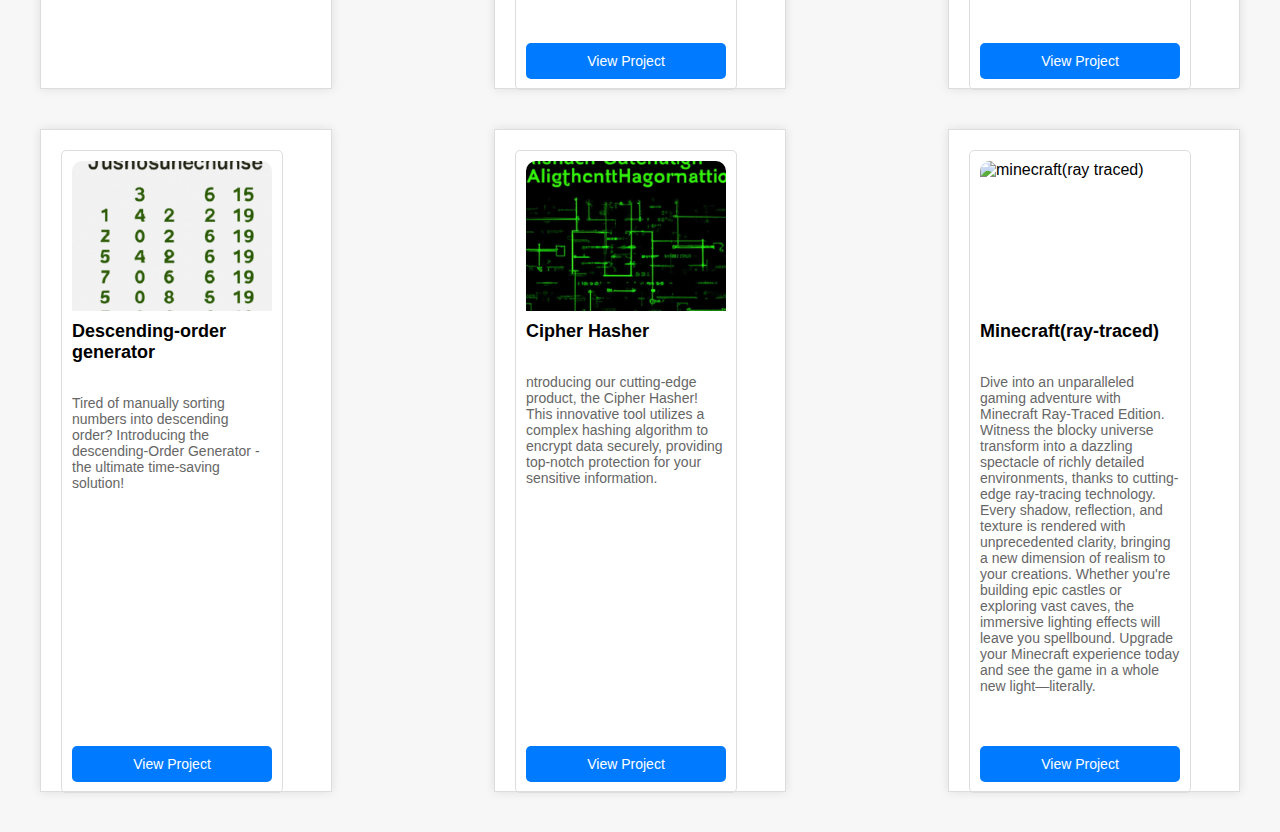
==== commit ffe53fc4: "Add files via upload" ====
--- a/index.html
+++ b/index.html
@@ -3,19 +3,19 @@
 <head>
     <meta charset="UTF-8">
     <meta name="viewport" content="width=device-width, initial-scale=1.0">
-    <title>Scratch Clone</title>
+    <title>tinyurl.com/swarajmohandas</title>
     <link rel="stylesheet" href="styles.css">
 </head>
 <body>
     <header>
         <nav>
             <ul>
-                <li><a href="#">Create</a></li>
-                <li><a href="#">Explore</a></li>
-                <li><a href="#">Ideas</a></li>
-                <li><a href="#">About</a></li>
-                <li><a href="#">sign in</a></li>
-                <li><a href="#">join</a></li>
+                <li><a href="aboutcreator.html">about creator</a></li>
+                <li><a href="download.html">Downloads</a></li>
+                <li><a href="https://mail.google.com/mail/u/0/?tf=cm&to=dasrudraamohan@gmail.com&fs=1">give ideas</a></li>
+                <li><a href="https://mail.google.com/mail/u/0/?tf=cm&to=dasrudraamohan@gmail.com&fs=1">feedback</a></li>
+                <li><a href="#">enter code</a></li>
+                <li><a href="#">Donate</a></li>
             </ul>
         </nav>
     </header>
@@ -23,7 +23,8 @@
         
         <div class="ribbon">
             <div class="ribbon-text">
-              <h2>Create stories, games, and animations. Share with others around the world.</h2>
+              <h2>Discover a Journey Through Art and Innovation</h2>
+              <br>
             </div>
             <div class="image-tab">
 
@@ -34,11 +35,11 @@
           <div class="about">
             <div class="centered-buttons">
           
-              <a href="#" id="about-scratch">About</a>
+              <a href="sciexbprojects.html" id="about-scratch">sci. exb. projects</a>
           
-              <a href="#" id="for-educators">For Educators</a>
+              <a href="featuredbuthecreator.html" id="for-educators">featured by creator</a>
           
-              <a href="#" id="for-students">For Students</a>
+              <a href="#" id="for-students">Donate</a>
           
             </div>
           
@@ -48,7 +49,32 @@
             <ul id="project-list">
               <li>
                 <div class="project-card">
-                  <img src="https://imgs.search.brave.com/Pg7yOc03w1tk_rvv88KaOPurnR-xcxJTw3s4Tpa154Q/rs:fit:860:0:0:0/g:ce/aHR0cHM6Ly90aHVt/YnMuZHJlYW1zdGlt/ZS5jb20vYi9jb21w/bGV4LW1hdGgtZm9y/bXVsYXMtd2hpdGVi/b2FyZC1tYXRoZW1h/dGljcy1zY2llbmNl/LWVjb25vbWljcy1j/b25jZXB0LXJlYWwt/ZXF1YXRpb25zLXN5/bWJvbHMtaGFuZHdy/aXR0ZW4tNjQ3MTc4/NzYuanBn" alt="prime number generator">
+                  <img src="meta.webp" alt="prime number generator">
+                  <h3>Meta Search Engine</h3>
+                  <p>Introducing the Meta Search Engine—the ultimate study companion designed to revolutionize your academic experience. Seamlessly integrated into your terminal, this innovative search engine delivers a clutter-free, efficient browsing journey by filtering out distracting links and intrusive ads.</p>
+                  <a href="search_engine.exe" class="btn">Download(for windows)</a>
+                </div>
+              </li>
+              <li>
+                <div class="project-card">
+                  <img src="datalocksmith.jpg" alt="prime number generator">
+                  <h3>Data Locksmith</h3>
+                  <p>Unlock the ultimate in digital security with Data Locksmith. Seamlessly encrypt and decrypt your files in a user-friendly way using the world-renowned AES-256 encryption algorithm. Experience unmatched protection and peace of mind, knowing your sensitive data is secured by the best. Elevate your digital privacy with Data Locksmith—where advanced security meets effortless usability.</p>
+                  <a href="DataLocksmithInstaller.exe" class="btn">Download(for windows)</a>
+                </div>
+              </li>
+              <li>
+                <div class="project-card">
+                  <img src="celestial.webp" alt="prime number generator">
+                  <h3>Celestial Body weight Calculator</h3>
+                  <p>Embark on an astronomical journey with our Celestial Bodyweight Calculator, your gateway to the cosmos! This stellar tool transcends earthly constraints, allowing you to effortlessly calculate your weight across various majestic celestial bodies. Whether on the blazing surface of the Sun or soaring through the ethereal rings of Saturn, experience an illuminating insight into how gravitational forces entwine with your personal mass.</p>
+                  <a href="celestial.html" class="btn">View Project</a>
+                </div>
+              </li>
+              <li>
+              <li>
+                <div class="project-card">
+                  <img src="prime.webp" alt="prime number generator">
                   <h3>Prime Number Generator</h3>
                   <p>A robust algorithm designed to efficiently generate prime numbers within a specified range. It accepts start and end values, utilizing optimized algorithms like the Sieve of Eratosthenes to deliver high-performance computation.</p>
                   <a href="index.prime no generator.html" class="btn">View Project</a>
@@ -80,7 +106,7 @@
               </li>
               <li>
                 <div class="project-card">
-                  <img src="https://imgs.search.brave.com/zm5FnKBLOdf1IrmJ2ltIFRkY61NsMmYPL-KiFjoegxE/rs:fit:500:0:0:0/g:ce/aHR0cHM6Ly9zdGVh/bHRoeWdhbWluZy5j/b20vd3AtY29udGVu/dC91cGxvYWRzLzIw/MjEvMDkvSG93LW11/Y2gtZGF0YS1kb2Vz/LU1pbmVjcmFmdC11/c2UuanBn" alt="minecraft(ray traced)">
+                  <img src="minecraft.webp" alt="minecraft(ray traced)">
                   <h3>Minecraft(ray-traced)</h3>
                   <p>Dive into an unparalleled gaming adventure with Minecraft Ray-Traced Edition. Witness the blocky universe transform into a dazzling spectacle of richly detailed environments, thanks to cutting-edge ray-tracing technology. Every shadow, reflection, and texture is rendered with unprecedented clarity, bringing a new dimension of realism to your creations. Whether you're building epic castles or exploring vast caves, the immersive lighting effects will leave you spellbound. Upgrade your Minecraft experience today and see the game in a whole new light—literally.</p>
                   <a href="Raytraced Minecraft (3D).html" class="btn">View Project</a>
